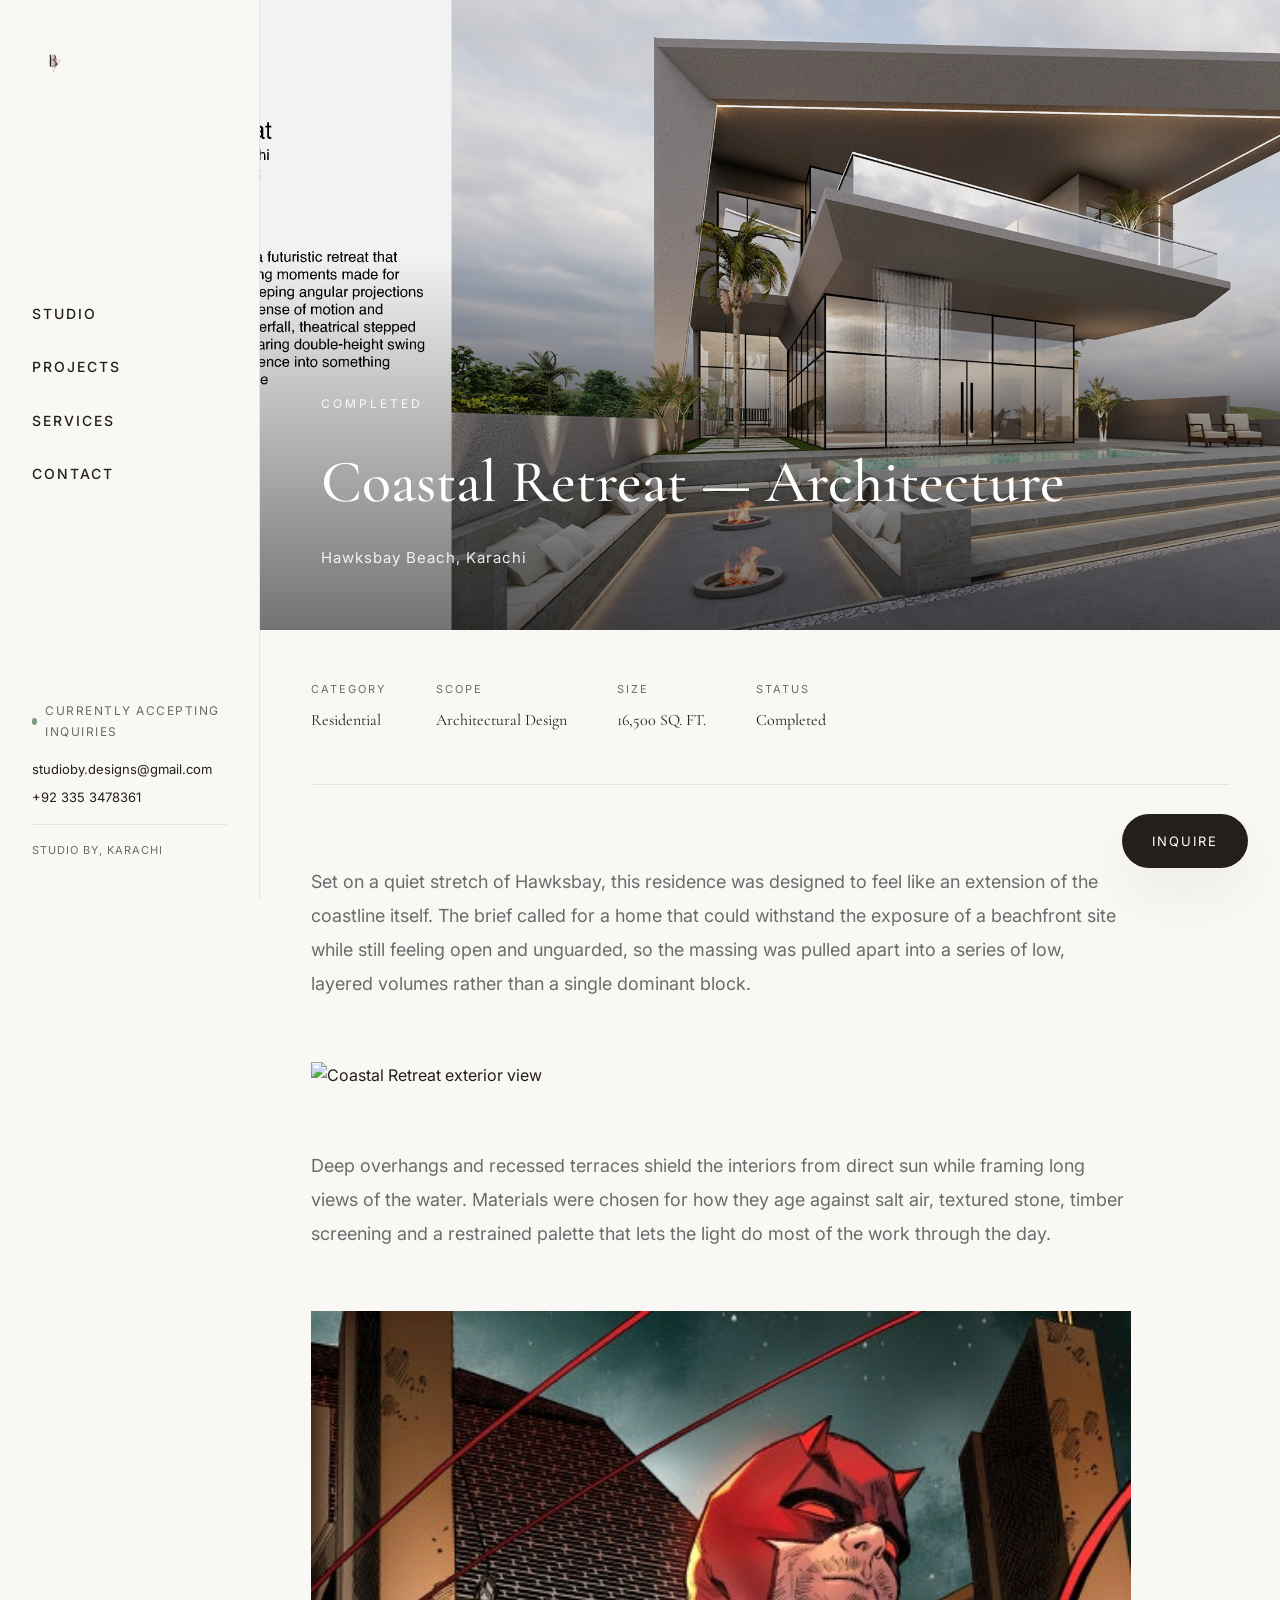
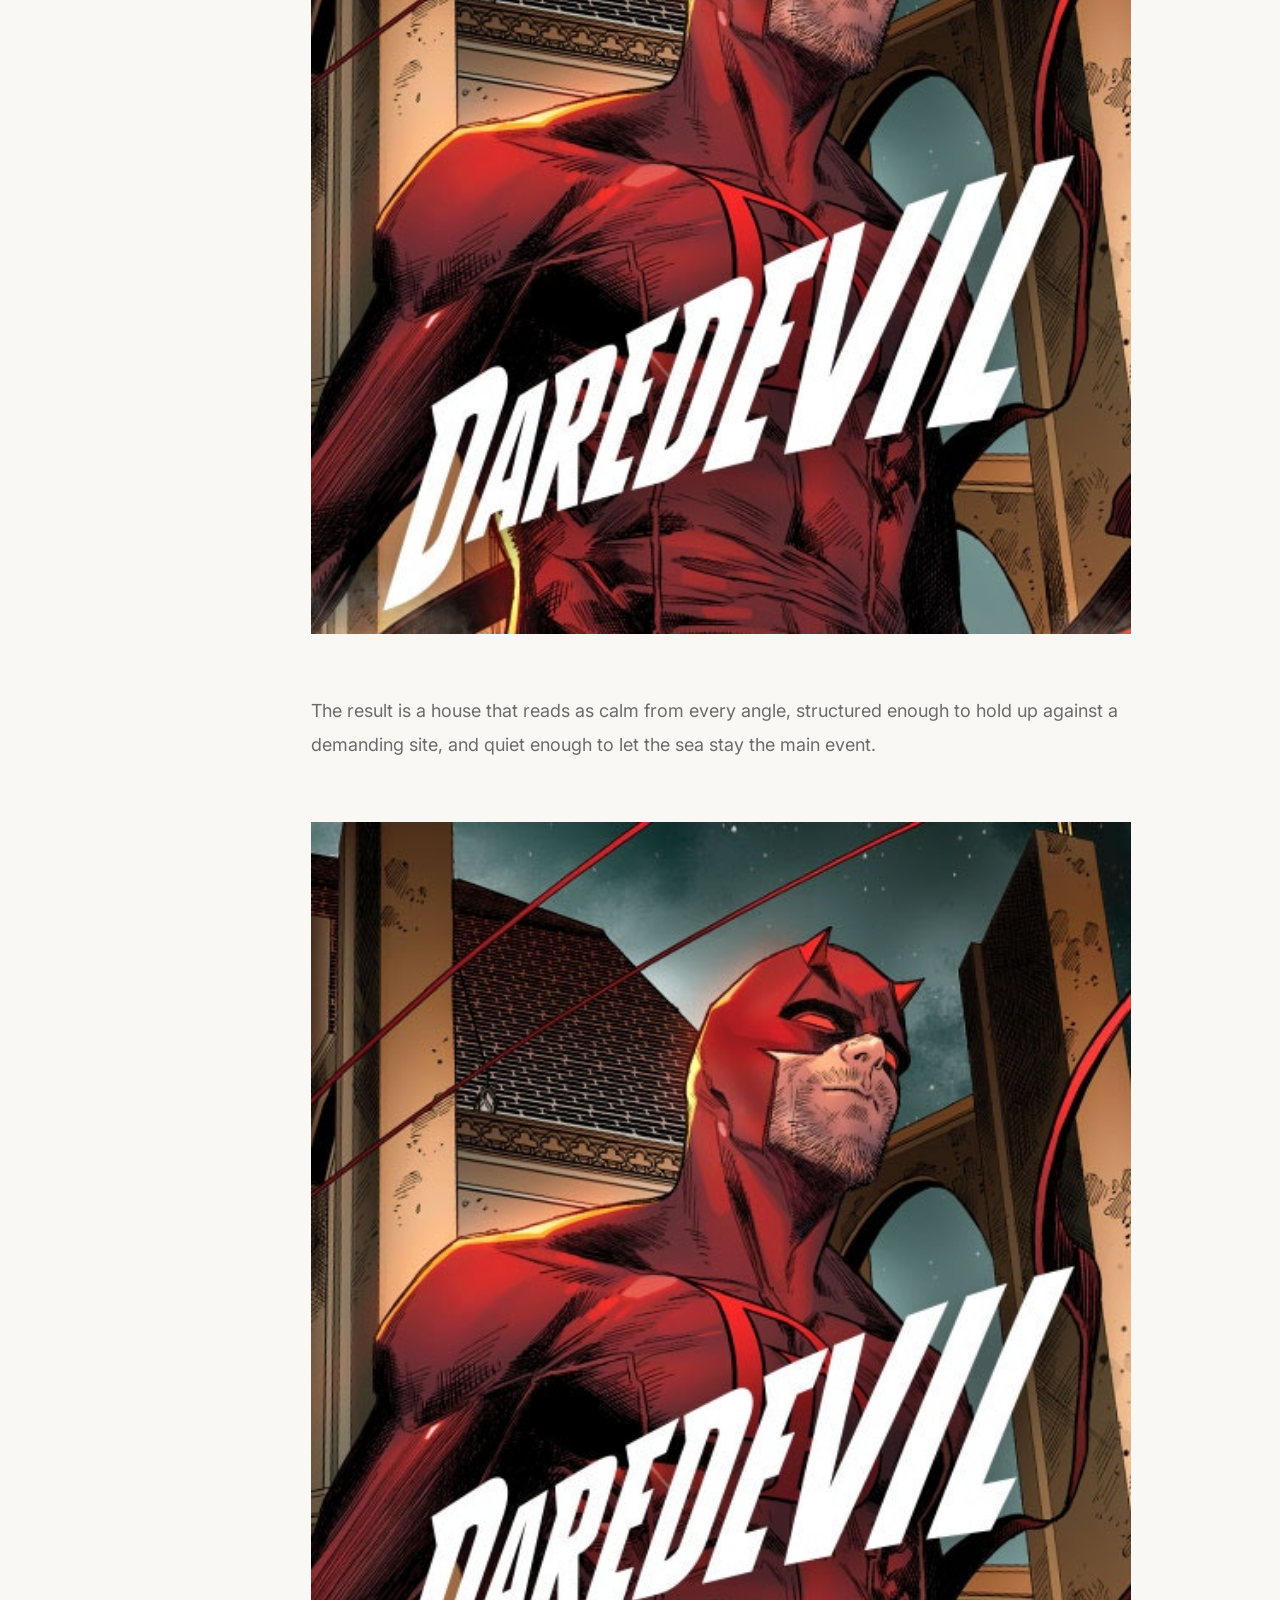
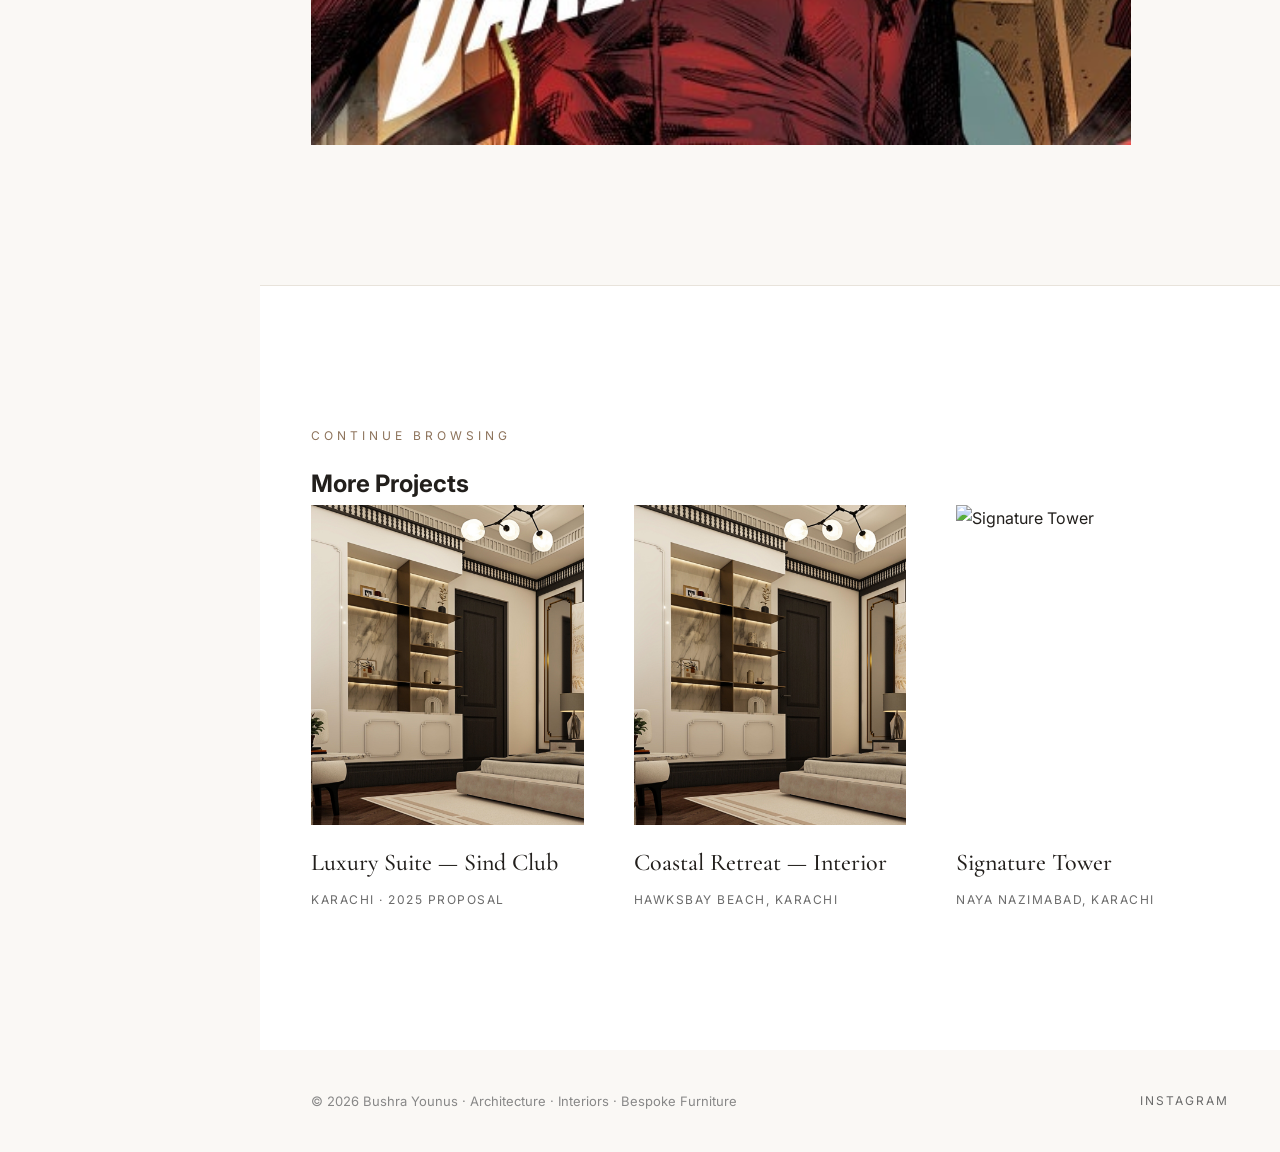
==== projects/project1.html @ 71362bab "Add files via upload" ====
<!DOCTYPE html>
<html lang="en">
<head>

    <meta charset="UTF-8">
    <meta name="viewport" content="width=device-width, initial-scale=1.0">

    <title>Coastal Retreat — Architecture | Bushra Younus</title>

    <link rel="stylesheet" href="../style.css">

    <link rel="preconnect" href="https://fonts.googleapis.com">
    <link rel="preconnect" href="https://fonts.gstatic.com" crossorigin>

    <link href="https://fonts.googleapis.com/css2?family=Cormorant+Garamond:wght@400;500;600;700&family=Inter:wght@300;400;500;600&display=swap" rel="stylesheet">

</head>

<body>

<aside class="sidebar" id="sidebar">

    <div class="sidebar-top">
        <a href="../index.html" class="logo">
            <img src="../assets/logo/logo.png" alt="Bushra Younus Logo">
        </a>
    </div>

    <nav class="sidebar-nav">
        <ul>
            <li><a href="../index.html#about" class="nav-link">Studio</a></li>
            <li><a href="../index.html#projects" class="nav-link">Projects</a></li>
            <li><a href="../index.html#services" class="nav-link">Services</a></li>
            <li><a href="../index.html#contact" class="nav-link">Contact</a></li>
        </ul>
    </nav>

    <div class="sidebar-bottom">
        <p class="status-tag"><span class="dot"></span> Currently accepting inquiries</p>
        <div class="sidebar-contact">
            <a href="mailto:studioby.designs@gmail.com">studioby.designs@gmail.com</a>
            <a href="tel:+923353478361">+92 335 3478361</a>
        </div>
        <p class="sidebar-copy">Studio BY, Karachi</p>
    </div>

</aside>

<button class="menu-toggle" id="menuToggle" aria-label="Open menu">
    <span></span>
    <span></span>
    <span></span>
</button>

<a href="../index.html#contact" class="inquire-btn">Inquire</a>

<main class="main">

<section class="project-hero" style="background-image:url('../assets/projects/project1/cover.jpg');">
    <div class="project-hero-content">
        <p class="status-label">Completed</p>
        <h1>Coastal Retreat — Architecture</h1>
        <p class="project-location">Hawksbay Beach, Karachi</p>
    </div>
</section>

<section class="container">

    <div class="stats-row">
        <div class="stat"><span class="label">Category</span><span class="value">Residential</span></div>
        <div class="stat"><span class="label">Scope</span><span class="value">Architectural Design</span></div>
        <div class="stat"><span class="label">Size</span><span class="value">16,500 SQ. FT.</span></div>
        <div class="stat"><span class="label">Status</span><span class="value">Completed</span></div>
    </div>

    <div class="project-body">

        <p class="project-text">
            Set on a quiet stretch of Hawksbay, this residence was designed to feel like an extension of the coastline itself. The brief called for a home that could withstand the exposure of a beachfront site while still feeling open and unguarded, so the massing was pulled apart into a series of low, layered volumes rather than a single dominant block.
        </p>

        <div class="project-image">
            <img src="../assets/projects/project1/01.jpg" alt="Coastal Retreat exterior view">
        </div>

        <p class="project-text">
            Deep overhangs and recessed terraces shield the interiors from direct sun while framing long views of the water. Materials were chosen for how they age against salt air, textured stone, timber screening and a restrained palette that lets the light do most of the work through the day.
        </p>

        <div class="project-image">
            <img src="../assets/projects/project1/02.jpg" alt="Coastal Retreat entrance">
        </div>

        <p class="project-text">
            The result is a house that reads as calm from every angle, structured enough to hold up against a demanding site, and quiet enough to let the sea stay the main event.
        </p>

        <div class="project-image">
            <img src="../assets/projects/project1/03.jpg" alt="Coastal Retreat detail">
        </div>

    </div>

</section>

<section class="more-projects section">
    <div class="container">
        <p class="section-subtitle">Continue Browsing</p>
        <h2>More Projects</h2>

        <div class="more-projects-grid">

            <a class="more-project-card" href="project2.html">
                <img src="../assets/projects/project2/cover.jpg" alt="Luxury Suite">
                <h3>Luxury Suite — Sind Club</h3>
                <p>Karachi &middot; 2025 Proposal</p>
            </a>

            <a class="more-project-card" href="project3.html">
                <img src="../assets/projects/project3/cover.jpg" alt="Coastal Retreat Interior">
                <h3>Coastal Retreat — Interior</h3>
                <p>Hawksbay Beach, Karachi</p>
            </a>

            <a class="more-project-card" href="project4.html">
                <img src="../assets/projects/project4/cover.jpg" alt="Signature Tower">
                <h3>Signature Tower</h3>
                <p>Naya Nazimabad, Karachi</p>
            </a>

        </div>

    </div>
</section>

<footer>
    <div class="container footer-inner">
        <p>© 2026 Bushra Younus &middot; Architecture &middot; Interiors &middot; Bespoke Furniture</p>
        <a href="https://www.instagram.com/studioby_bushrayounus/" target="_blank" class="footer-social">Instagram</a>
    </div>
</footer>

</main>

<script src="../script.js"></script>

</body>
</html>
---- style.css ----
/* ===========================
   BUSHRA YOUNUS ARCHITECTURE
   =========================== */

:root{

    --bg:#FAF8F5;
    --white:#ffffff;
    --text:#221F1C;
    --muted:#6B6B6B;
    --accent:#8D735B;
    --border:#E8E3DB;

    --sidebar-w:260px;

    --shadow:0 25px 60px rgba(0,0,0,.06);

}

*{
    margin:0;
    padding:0;
    box-sizing:border-box;
}

html{
    scroll-behavior:smooth;
}

body{

    font-family:'Inter',sans-serif;

    background:var(--bg);

    color:var(--text);

    overflow-x:hidden;

    line-height:1.7;

}

img{

    display:block;

    width:100%;

}

a{

    text-decoration:none;

    color:inherit;

}

.container{

    width:min(1200px,90%);

    margin:auto;

}

.section{

    padding:140px 0;

}

.section-subtitle{

    text-transform:uppercase;

    letter-spacing:4px;

    font-size:12px;

    color:var(--accent);

    margin-bottom:18px;

}

.section-heading{

    text-align:center;

    margin-bottom:70px;

}

.section-heading h2{

    font-family:'Cormorant Garamond',serif;

    font-size:56px;

    font-weight:500;

}


/* ================= SIDEBAR ================= */

.sidebar{

    position:fixed;

    top:0;
    left:0;

    width:var(--sidebar-w);

    height:100vh;

    display:flex;

    flex-direction:column;

    justify-content:space-between;

    padding:40px 32px;

    background:var(--bg);

    border-right:1px solid var(--border);

    z-index:900;

}

.sidebar-top .logo img{

    height:46px;

    width:auto;

}

.sidebar-nav ul{

    list-style:none;

    display:flex;

    flex-direction:column;

    gap:26px;

}

.sidebar-nav a{

    font-size:14px;

    text-transform:uppercase;

    letter-spacing:2px;

    font-weight:500;

    position:relative;

    padding-left:0;

    transition:.3s;

}

.sidebar-nav a::before{

    content:"";

    display:inline-block;

    width:0;

    height:1px;

    background:var(--accent);

    vertical-align:middle;

    margin-right:0;

    transition:.3s;

}

.sidebar-nav a:hover{

    color:var(--accent);

    padding-left:14px;

}

.sidebar-nav a:hover::before{

    width:8px;

    margin-right:6px;

}

.sidebar-bottom{

    display:flex;

    flex-direction:column;

    gap:16px;

}

.status-tag{

    display:flex;

    align-items:center;

    gap:8px;

    font-size:12px;

    text-transform:uppercase;

    letter-spacing:1.5px;

    color:var(--muted);

}

.status-tag .dot{

    width:7px;

    height:7px;

    border-radius:50%;

    background:#7A9A7E;

    display:inline-block;

}

.sidebar-contact{

    display:flex;

    flex-direction:column;

    gap:6px;

}

.sidebar-contact a{

    font-size:13px;

    color:var(--text);

    transition:.3s;

}

.sidebar-contact a:hover{

    color:var(--accent);

}

.sidebar-copy{

    font-size:11px;

    letter-spacing:1px;

    text-transform:uppercase;

    color:var(--muted);

    padding-top:16px;

    border-top:1px solid var(--border);

}

.menu-toggle{

    display:none;

    position:fixed;

    top:24px;

    right:24px;

    z-index:1100;

    width:46px;

    height:46px;

    border-radius:50%;

    border:1px solid var(--border);

    background:var(--white);

    flex-direction:column;

    align-items:center;

    justify-content:center;

    gap:5px;

    cursor:pointer;

}

.menu-toggle span{

    width:18px;

    height:1px;

    background:var(--text);

    transition:.3s;

}

.inquire-btn{

    position:fixed;

    bottom:32px;

    right:32px;

    z-index:850;

    background:var(--text);

    color:var(--white);

    padding:16px 30px;

    border-radius:50px;

    font-size:13px;

    text-transform:uppercase;

    letter-spacing:2px;

    box-shadow:var(--shadow);

    transition:.35s;

}

.inquire-btn:hover{

    background:var(--accent);

    transform:translateY(-3px);

}


/* ================= MAIN ================= */

.main{

    margin-left:var(--sidebar-w);

}


/* ================= HERO ================= */

.hero{

    height:100vh;

    position:relative;

    display:flex;

    justify-content:center;

    align-items:center;

    text-align:center;

    overflow:hidden;

    background:url("assets/hero/hero.jpg") center center/cover;

}

.hero::before{

    content:"";

    position:absolute;

    inset:0;

    background:rgba(0,0,0,.45);

}

.hero::after{

    content:"";

    position:absolute;

    inset:0;

    background:linear-gradient(to top,
    rgba(0,0,0,.3),
    rgba(0,0,0,.15));

}

.hero-content{

    position:relative;

    z-index:2;

    color:white;

    max-width:900px;

    padding:20px;

}

.hero-subtitle{

    text-transform:uppercase;

    letter-spacing:5px;

    font-size:14px;

    margin-bottom:26px;

    opacity:.95;

}

.hero h1{

    font-family:'Cormorant Garamond',serif;

    font-size:80px;

    line-height:1.05;

    font-weight:500;

    margin-bottom:35px;

}

.hero p{

    max-width:700px;

    margin:auto;

    font-size:18px;

    line-height:1.9;

    color:#efefef;

}

.hero-buttons{

    display:flex;

    justify-content:center;

    gap:20px;

    margin-top:50px;

}

.hero-meta{

    display:flex;

    justify-content:center;

    gap:60px;

    margin-top:80px;

    padding-top:30px;

    border-top:1px solid rgba(255,255,255,.25);

}

.hero-meta-item{

    display:flex;

    flex-direction:column;

    gap:8px;

    text-align:left;

}

.hero-meta-item .label{

    font-size:11px;

    text-transform:uppercase;

    letter-spacing:2px;

    color:rgba(255,255,255,.65);

}

.hero-meta-item .value{

    font-size:14px;

    color:#fff;

}


/* ================= BUTTONS  ================= */

.btn{

    display:inline-flex;

    align-items:center;

    justify-content:center;

    padding:15px 36px;

    border-radius:50px;

    font-weight:500;

    transition:.35s;

}

.btn-dark{

    background:white;

    color:#222;

}

.btn-dark:hover{

    transform:translateY(-4px);

    box-shadow:var(--shadow);

}

.btn-light{

    border:1px solid rgba(255,255,255,.8);

    color:white;

}

.btn-light:hover{

    background:white;

    color:#222;

}

.btn-outline{

    border:1px solid var(--text);

    color:var(--text);

    width:max-content;

}

.btn-outline:hover{

    background:var(--text);

    color:white;

}

/*================ ABOUT ================*/

.about{

    background:#fff;

}

.about .container{

    display:grid;

    grid-template-columns:440px 1fr;

    gap:100px;

    align-items:center;

}

.about-image{

    overflow:hidden;

}

.about-image img{

    width:100%;

    aspect-ratio:4/5;

    object-fit:cover;

}

.about-content{

    max-width:640px;

}

.about-content h2{

    font-family:"Cormorant Garamond",serif;

    font-size:52px;

    font-weight:500;

    line-height:1.15;

    margin-bottom:35px;

}

.about-content p{

    color:var(--muted);

    margin-bottom:22px;

    font-size:17px;

}

.about-details{

    display:grid;

    grid-template-columns:1fr 1fr;

    gap:60px;

    margin-top:60px;

    padding-top:40px;

    border-top:1px solid var(--border);

}

.about-item h3{

    font-family:"Cormorant Garamond",serif;

    font-size:28px;

    font-weight:500;

    margin-bottom:15px;

}

.about-item p{

    color:var(--muted);

    line-height:1.9;

    font-size:15px;

}

/*================ PROJECTS ================*/

.projects{

    background:var(--bg);

}

.project-grid{

    display:grid;

    grid-template-columns:repeat(2,1fr);

    gap:70px;

}

.project-card{

    display:block;

    cursor:pointer;

}

.project-image{

    position:relative;

    overflow:hidden;

}

.project-image img{

    width:100%;

    height:600px;

    object-fit:cover;

    transition:.6s;

}

.view-tag{

    position:absolute;

    left:24px;

    bottom:24px;

    padding:12px 24px;

    background:rgba(250,248,245,.95);

    color:var(--text);

    font-size:12px;

    text-transform:uppercase;

    letter-spacing:2px;

    opacity:0;

    transform:translateY(12px);

    transition:.4s;

}

.project-card:hover .view-tag{

    opacity:1;

    transform:translateY(0);

}

.project-card:hover .project-image img{

    transform:scale(1.04);

}

.project-info{

    padding-top:24px;

}

.project-info h3{

    font-family:"Cormorant Garamond",serif;

    font-size:32px;

    font-weight:500;

    margin-bottom:10px;

}

.project-meta{

    display:flex;

    flex-wrap:wrap;

    gap:14px;

    color:var(--muted);

    letter-spacing:1.5px;

    text-transform:uppercase;

    font-size:12px;

}

.project-meta span:not(:last-child)::after{

    content:"\2022";

    margin-left:14px;

    color:var(--border);

}

/*================ SERVICES ================*/

.services{

    background:white;

}

.services-grid{

    display:grid;

    grid-template-columns:repeat(3,1fr);

    gap:70px;

}

.service-card{

    border-top:1px solid var(--border);

    padding-top:30px;

}

.service-card h3{

    font-family:"Cormorant Garamond",serif;

    font-size:34px;

    margin-bottom:20px;

    font-weight:500;

}

.service-card p{

    color:var(--muted);

    line-height:1.9;

}

/*================ CONTACT ================*/

.contact{

    background:#fff;

    text-align:center;

}

.contact h2{

    font-family:"Cormorant Garamond",serif;

    font-size:60px;

    margin-bottom:30px;

}

.contact-text{

    width:min(650px,90%);

    margin:0 auto 80px;

    color:var(--muted);

}

.contact-links{

    width:min(700px,90%);

    margin:auto;

}

.contact-links a{

    display:block;

    padding:28px 0;

    border-top:1px solid var(--border);

    font-size:18px;

    transition:.3s;

}

.contact-links a:last-child{

    border-bottom:1px solid var(--border);

}

.contact-links a:hover{

    color:var(--accent);

}

footer{

    background:var(--bg);

    padding:40px 0;

}

.footer-inner{

    display:flex;

    justify-content:space-between;

    align-items:center;

    flex-wrap:wrap;

    gap:12px;

    color:#888;

    font-size:13px;

}

.footer-social{

    text-transform:uppercase;

    letter-spacing:2px;

    font-size:12px;

    color:var(--muted);

    transition:.3s;

}

.footer-social:hover{

    color:var(--accent);

}


/*================ PROJECT DETAIL PAGE ================*/

.back-link{

    display:inline-flex;

    align-items:center;

    gap:8px;

    font-size:12px;

    text-transform:uppercase;

    letter-spacing:2px;

    color:var(--muted);

    padding:36px 0 0;

    transition:.3s;

}

.back-link:hover{

    color:var(--accent);

}

.project-hero{

    height:70vh;

    min-height:480px;

    position:relative;

    display:flex;

    align-items:flex-end;

    background-size:cover;

    background-position:center;

}

.project-hero::before{

    content:"";

    position:absolute;

    inset:0;

    background:linear-gradient(to top,rgba(0,0,0,.55),rgba(0,0,0,.05) 60%);

}

.project-hero-content{

    position:relative;

    z-index:2;

    color:#fff;

    padding:60px 6%;

    width:100%;

}

.status-label{

    text-transform:uppercase;

    letter-spacing:3px;

    font-size:12px;

    margin-bottom:16px;

    opacity:.9;

}

.project-hero-content h1{

    font-family:'Cormorant Garamond',serif;

    font-size:60px;

    font-weight:500;

    margin-bottom:12px;

}

.project-location{

    font-size:15px;

    letter-spacing:1px;

    opacity:.9;

}

.stats-row{

    display:flex;

    flex-wrap:wrap;

    gap:50px;

    padding:50px 0;

    border-bottom:1px solid var(--border);

}

.stat{

    display:flex;

    flex-direction:column;

    gap:8px;

}

.stat .label{

    font-size:11px;

    text-transform:uppercase;

    letter-spacing:2px;

    color:var(--muted);

}

.stat .value{

    font-size:16px;

    font-family:'Cormorant Garamond',serif;

}

.project-body{

    padding:80px 0;

    max-width:820px;

}

.project-text{

    color:var(--muted);

    font-size:18px;

    line-height:1.9;

    margin-bottom:60px;

}

.project-image{

    margin-bottom:60px;

    overflow:hidden;

}

.project-image img{

    width:100%;

    height:auto;

}

.project-image-grid{

    display:grid;

    grid-template-columns:1fr 1fr;

    gap:24px;

    margin-bottom:60px;

}

.project-image-grid img{

    width:100%;

    height:420px;

    object-fit:cover;

}

.more-projects{

    background:#fff;

    border-top:1px solid var(--border);

}

.more-projects-grid{

    display:grid;

    grid-template-columns:repeat(3,1fr);

    gap:50px;

}

.more-project-card{

    display:block;

}

.more-project-card img{

    height:320px;

    object-fit:cover;

    margin-bottom:18px;

}

.more-project-card h3{

    font-family:'Cormorant Garamond',serif;

    font-size:24px;

    font-weight:500;

}

.more-project-card p{

    color:var(--muted);

    font-size:12px;

    text-transform:uppercase;

    letter-spacing:1.5px;

    margin-top:6px;

}


/* ================= RESPONSIVE ================= */

@media(max-width:1000px){

.sidebar{

    transform:translateX(-100%);

    transition:.4s;

    width:280px;

}

.sidebar.open{

    transform:translateX(0);

}

.menu-toggle{

    display:flex;

}

.main{

    margin-left:0;

}

.inquire-btn{

    bottom:24px;

    right:24px;

    padding:14px 24px;

}

}

@media(max-width:900px){

.hero h1{

font-size:48px;

}

.hero-meta{

    flex-direction:column;

    gap:20px;

    align-items:center;

    text-align:center;

}

.hero-meta-item{

    align-items:center;

}

.about .container{

grid-template-columns:1fr;

gap:60px;

}

.project-grid{

grid-template-columns:1fr;

gap:50px;

}

.project-image img{

height:420px;

}

.services-grid{

grid-template-columns:1fr;

}

.contact h2{

font-size:40px;

}

.section{

padding:90px 0;

}

.footer-inner{

    flex-direction:column;

    text-align:center;

}

.project-hero-content h1{

    font-size:38px;

}

.stats-row{

    gap:30px;

}

.project-image-grid{

    grid-template-columns:1fr;

}

.more-projects-grid{

    grid-template-columns:1fr;

}

}
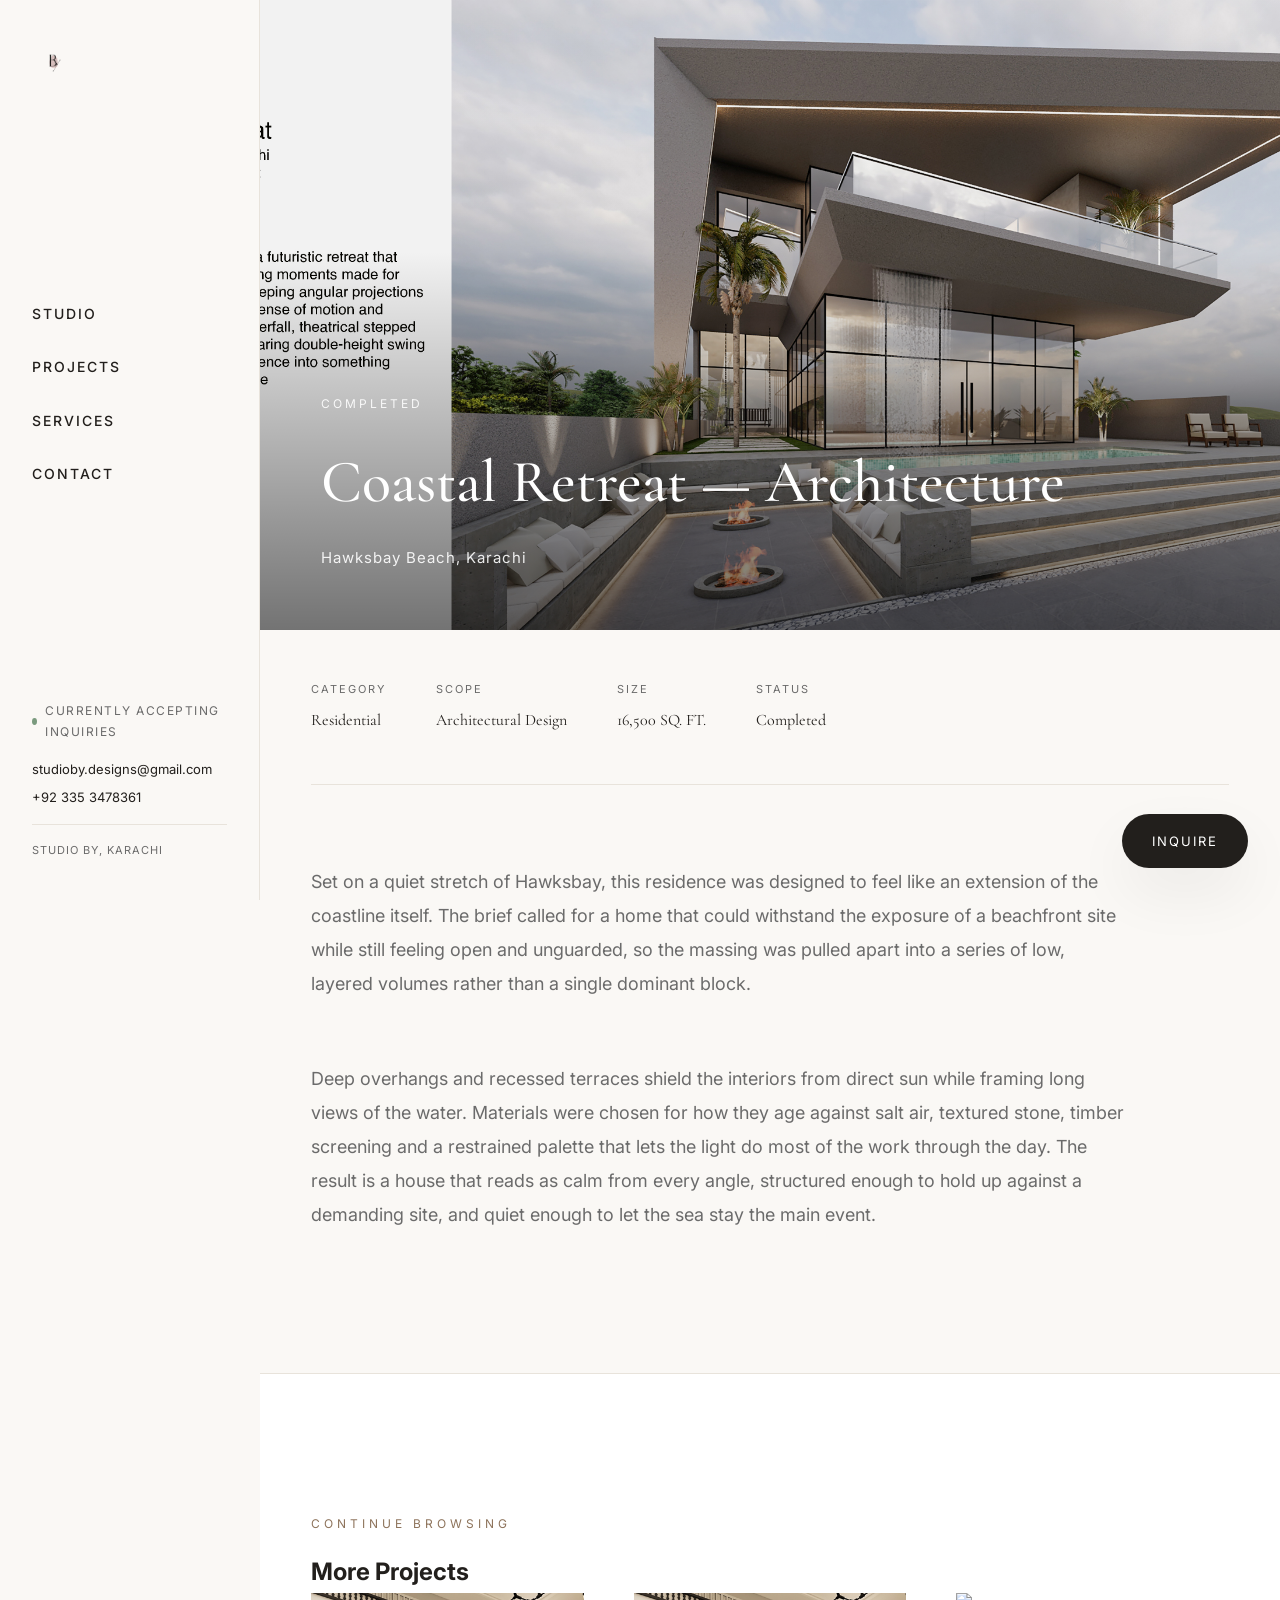
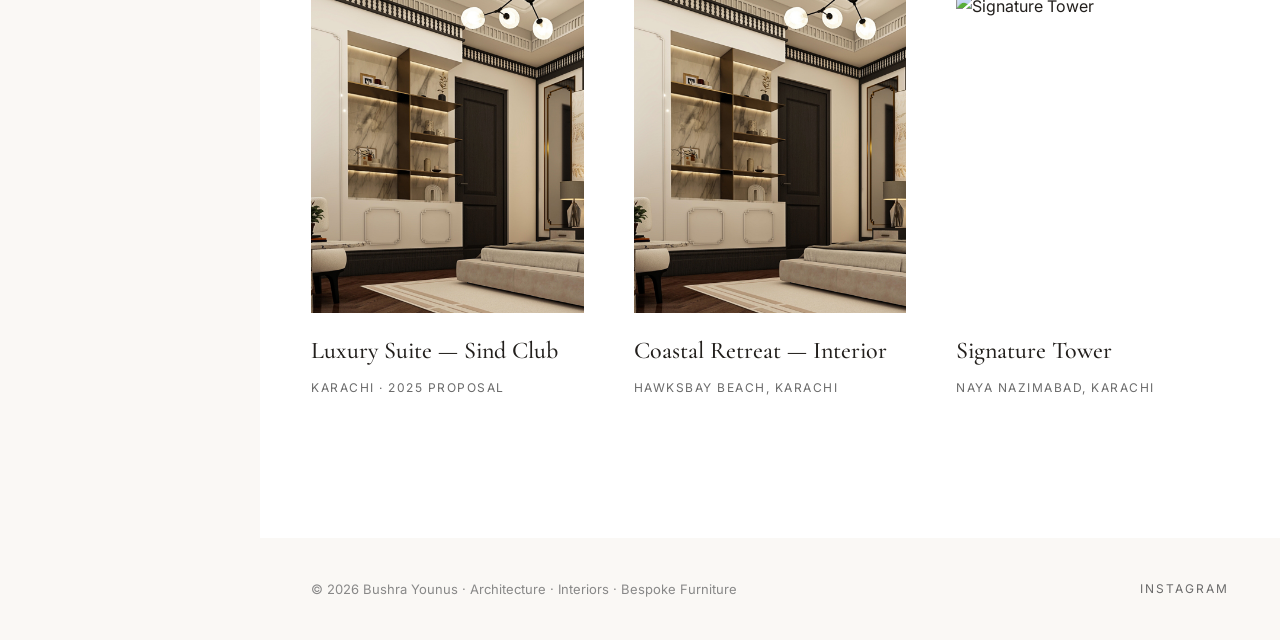
==== commit c8c44ea9: "Add files via upload" ====
--- a/projects/project1.html
+++ b/projects/project1.html
@@ -79,25 +79,11 @@
             Set on a quiet stretch of Hawksbay, this residence was designed to feel like an extension of the coastline itself. The brief called for a home that could withstand the exposure of a beachfront site while still feeling open and unguarded, so the massing was pulled apart into a series of low, layered volumes rather than a single dominant block.
         </p>
 
-        <div class="project-image">
-            <img src="../assets/projects/project1/01.jpg" alt="Coastal Retreat exterior view">
-        </div>
-
         <p class="project-text">
-            Deep overhangs and recessed terraces shield the interiors from direct sun while framing long views of the water. Materials were chosen for how they age against salt air, textured stone, timber screening and a restrained palette that lets the light do most of the work through the day.
+            Deep overhangs and recessed terraces shield the interiors from direct sun while framing long views of the water. Materials were chosen for how they age against salt air, textured stone, timber screening and a restrained palette that lets the light do most of the work through the day. The result is a house that reads as calm from every angle, structured enough to hold up against a demanding site, and quiet enough to let the sea stay the main event.
         </p>
 
-        <div class="project-image">
-            <img src="../assets/projects/project1/02.jpg" alt="Coastal Retreat entrance">
-        </div>
-
-        <p class="project-text">
-            The result is a house that reads as calm from every angle, structured enough to hold up against a demanding site, and quiet enough to let the sea stay the main event.
-        </p>
-
-        <div class="project-image">
-            <img src="../assets/projects/project1/03.jpg" alt="Coastal Retreat detail">
-        </div>
+        <div class="project-gallery" data-project="project1" data-base="../assets/projects/"></div>
 
     </div>
 
